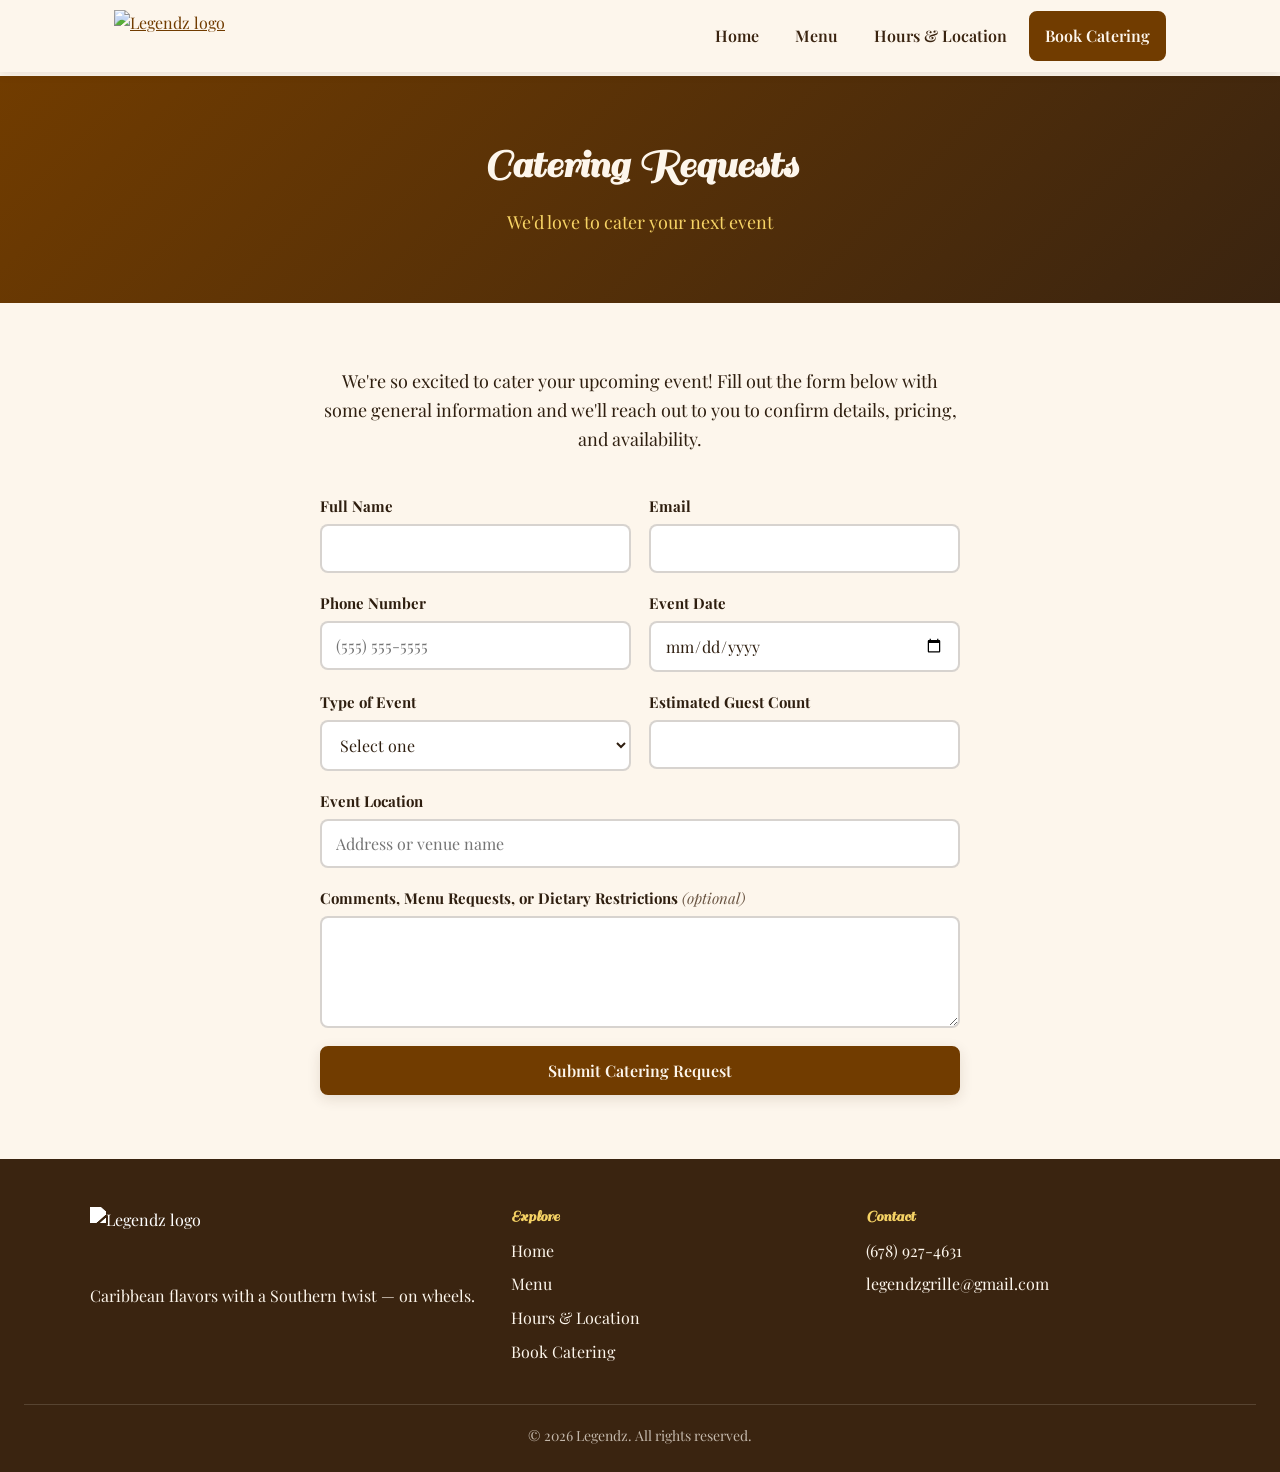
==== catering.html @ ae1ec7f6 "Add files via upload" ====
<!DOCTYPE html>
<html lang="en">
<head>
  <meta charset="UTF-8" />
  <meta name="viewport" content="width=device-width, initial-scale=1.0" />
  <title>Catering | Legendz</title>
  <meta name="description" content="Book Legendz Food Truck for your next event. Fill out the catering request form and we'll be in touch." />
  <link href="https://fonts.googleapis.com/css2?family=Playfair+Display:wght@400;600;700&family=Sail&display=swap" rel="stylesheet">
  <link rel="stylesheet" href="styles.css">
</head>
<body>

  <header class="navbar">
    <div class="nav-content">
      <a href="index.html" class="navbar-logo-link">
        <img src="assets/legendz-logo.png" alt="Legendz logo" class="navbar-logo" />
      </a>
      <nav class="nav-links" id="navLinks">
        <a href="index.html">Home</a>
        <a href="menu.html">Menu</a>
        <a href="contact.html">Hours &amp; Location</a>
        <a href="catering.html" class="cta active">Book Catering</a>
      </nav>
      <button class="hamburger" id="hamburger" aria-label="Toggle navigation">&#9776;</button>
    </div>
  </header>

  <div class="page-header">
    <h1>Catering Requests</h1>
    <p>We'd love to cater your next event</p>
  </div>

  <section>
    <div class="container">
      <p style="max-width: 640px; margin: 0 auto 40px; text-align: center; font-size: 18px;">
        We're so excited to cater your upcoming event! Fill out the form below with some general information
        and we'll reach out to you to confirm details, pricing, and availability.
      </p>

      <!--
        SETUP NEEDED: replace YOUR_FORM_ID below with your real Formspree form ID.
        1. Create a free account at https://formspree.io
        2. Create a new form and copy its ID from the endpoint (looks like https://formspree.io/f/abc123)
        3. Paste that ID in the form's data-endpoint attribute below.
      -->
      <form id="catering-form" data-endpoint="https://formspree.io/f/YOUR_FORM_ID" novalidate>

        <!-- Honeypot field to catch spam bots. Real visitors never see or fill this in. -->
        <div class="honeypot-field" aria-hidden="true">
          <label for="company">Company</label>
          <input type="text" id="company" name="_gotcha" tabindex="-1" autocomplete="off" />
        </div>

        <div class="form-row">
          <div class="field">
            <label for="name">Full Name</label>
            <input type="text" id="name" name="name" required />
            <span class="field-error">Please enter your name.</span>
          </div>
          <div class="field">
            <label for="email">Email</label>
            <input type="email" id="email" name="email" required />
            <span class="field-error">Please enter a valid email address.</span>
          </div>
        </div>

        <div class="form-row">
          <div class="field">
            <label for="phone">Phone Number</label>
            <input type="tel" id="phone" name="phone" placeholder="(555) 555-5555" required />
            <span class="field-error">Please enter a valid phone number.</span>
          </div>
          <div class="field">
            <label for="eventDate">Event Date</label>
            <input type="date" id="eventDate" name="event_date" required />
            <span class="field-error">Please choose a date.</span>
          </div>
        </div>

        <div class="form-row">
          <div class="field">
            <label for="eventType">Type of Event</label>
            <select id="eventType" name="event_type" required>
              <option value="" disabled selected>Select one</option>
              <option>Birthday Party</option>
              <option>Wedding</option>
              <option>Corporate / Office Event</option>
              <option>Graduation</option>
              <option>Family Gathering</option>
              <option>Other</option>
            </select>
            <span class="field-error">Please select an event type.</span>
          </div>
          <div class="field">
            <label for="guestCount">Estimated Guest Count</label>
            <input type="number" id="guestCount" name="guest_count" min="1" required />
            <span class="field-error">Please enter the number of guests.</span>
          </div>
        </div>

        <div class="field">
          <label for="location">Event Location</label>
          <input type="text" id="location" name="location" placeholder="Address or venue name" required />
          <span class="field-error">Please enter the event location.</span>
        </div>

        <div class="field">
          <label for="comments">Comments, Menu Requests, or Dietary Restrictions <span class="optional">(optional)</span></label>
          <textarea id="comments" name="comments" rows="4"></textarea>
        </div>

        <div id="form-status" role="status"></div>

        <button type="submit" class="btn" id="submitBtn">Submit Catering Request</button>
      </form>
    </div>
  </section>

  <footer id="site-footer"></footer>

  <script src="script.js" defer></script>
</body>
</html>
---- styles.css ----
:root {
  --bg-color: #fdf6ec;
  --surface-color: #ffffff;
  --text-color: #2e1e0f;
  --muted-text: #6b5644;

  --brown-dark: #3a2410;
  --brown: #713c00;
  --brown-light: #8b5e3c;
  --gold: #e5b302;
  --gold-light: #f6d365;
  --cream: #fdf6ec;

  --error-color: #e63946;
  --success-color: #2f7a4d;

  --shadow: 0 4px 14px rgba(58, 36, 16, 0.12);
  --radius: 12px;
}

* {
  box-sizing: border-box;
}

html {
  scroll-behavior: smooth;
}

body {
  margin: 0;
  font-family: 'Playfair Display', serif;
  background-color: var(--bg-color);
  color: var(--text-color);
  padding-top: 76px;
  line-height: 1.6;
}

h1, h2, h3, h4 {
  font-family: 'Sail', cursive;
  color: var(--brown);
  line-height: 1.2;
  margin-top: 0;
}

a {
  color: var(--brown);
}

img {
  max-width: 100%;
  display: block;
}

.container {
  width: 100%;
  max-width: 1100px;
  margin: 0 auto;
  padding: 0 24px;
}

/* ============ Navbar ============ */
.navbar {
  position: fixed;
  top: 0;
  left: 0;
  width: 100%;
  background-color: rgba(253, 246, 236, 0.95);
  backdrop-filter: blur(8px);
  box-shadow: 0 2px 10px rgba(58, 36, 16, 0.1);
  z-index: 1000;
}

.nav-content {
  max-width: 1100px;
  margin: 0 auto;
  padding: 10px 24px;
  display: flex;
  align-items: center;
  justify-content: space-between;
}

.navbar-logo-link {
  display: flex;
  align-items: center;
  gap: 10px;
}

.navbar-logo {
  height: 52px;
  width: auto;
  object-fit: contain;
}

.nav-links {
  display: flex;
  align-items: center;
  gap: 8px;
}

.nav-links a {
  color: var(--brown-dark);
  text-decoration: none;
  font-weight: 600;
  font-family: 'Playfair Display', serif;
  padding: 10px 14px;
  border-radius: 8px;
  transition: background-color 0.2s ease, color 0.2s ease;
}

.nav-links a:hover,
.nav-links a.active {
  background-color: var(--gold);
  color: var(--brown-dark);
}

.nav-links a.cta {
  background-color: var(--brown);
  color: var(--cream);
  border: 2px solid var(--brown);
}

.nav-links a.cta:hover {
  background-color: var(--brown-dark);
  border-color: var(--brown-dark);
}

.hamburger {
  display: none;
  font-size: 28px;
  color: var(--brown-dark);
  cursor: pointer;
  background: none;
  border: none;
}

@media (max-width: 820px) {
  .nav-links {
    display: none;
    position: absolute;
    top: 72px;
    right: 16px;
    left: 16px;
    background-color: var(--surface-color);
    flex-direction: column;
    align-items: stretch;
    padding: 12px;
    border-radius: var(--radius);
    box-shadow: var(--shadow);
  }

  .nav-links.show {
    display: flex;
  }

  .nav-links a {
    text-align: center;
    margin: 4px 0;
  }

  .hamburger {
    display: block;
  }
}

/* ============ Buttons ============ */
.btn {
  display: inline-block;
  background-color: var(--brown);
  color: var(--cream);
  border: 2px solid var(--brown);
  padding: 12px 28px;
  border-radius: 8px;
  font-family: 'Playfair Display', serif;
  font-weight: 600;
  font-size: 16px;
  text-decoration: none;
  cursor: pointer;
  transition: all 0.2s ease;
  box-shadow: var(--shadow);
}

.btn:hover {
  background-color: var(--brown-dark);
  border-color: var(--brown-dark);
}

.btn-outline {
  background-color: transparent;
  color: var(--brown);
}

.btn-outline:hover {
  background-color: var(--brown);
  color: var(--cream);
}

/* ============ Hero ============ */
.hero {
  background: radial-gradient(circle at 20% 20%, var(--gold-light) 0%, transparent 45%),
              linear-gradient(135deg, var(--brown) 0%, var(--brown-dark) 100%);
  color: var(--cream);
  padding: 90px 24px 110px;
  text-align: center;
  position: relative;
  overflow: hidden;
}

.hero::after {
  content: "";
  position: absolute;
  inset: 0;
  background-image: radial-gradient(rgba(253, 246, 236, 0.08) 2px, transparent 2px);
  background-size: 28px 28px;
  pointer-events: none;
}

.hero-content {
  position: relative;
  z-index: 1;
  max-width: 720px;
  margin: 0 auto;
}

.hero-logo {
  width: 220px;
  height: auto;
  margin: 0 auto 24px;
  filter: drop-shadow(0 6px 14px rgba(0,0,0,0.35));
}

.hero h1 {
  color: var(--cream);
  font-size: 48px;
  margin-bottom: 12px;
}

.hero p.tagline {
  font-size: 20px;
  color: var(--gold-light);
  margin-bottom: 32px;
  font-style: italic;
}

.hero-buttons {
  display: flex;
  gap: 16px;
  justify-content: center;
  flex-wrap: wrap;
}

.hero .btn-outline {
  color: var(--cream);
  border-color: var(--cream);
}

.hero .btn-outline:hover {
  background-color: var(--cream);
  color: var(--brown-dark);
}

/* ============ Sections ============ */
section {
  padding: 64px 24px;
}

section.alt {
  background-color: var(--surface-color);
}

.section-header {
  text-align: center;
  max-width: 640px;
  margin: 0 auto 40px;
}

.section-header h2 {
  font-size: 36px;
  margin-bottom: 8px;
}

.section-header p {
  color: var(--muted-text);
}

/* ============ Cards / Grid ============ */
.grid {
  display: grid;
  gap: 24px;
}

.grid-3 {
  grid-template-columns: repeat(3, 1fr);
}

@media (max-width: 820px) {
  .grid-3 {
    grid-template-columns: 1fr;
  }
}

.card {
  background-color: var(--surface-color);
  border: 1px solid rgba(58, 36, 16, 0.08);
  border-radius: var(--radius);
  padding: 28px;
  box-shadow: var(--shadow);
}

.card h3 {
  margin-bottom: 10px;
}

.icon-badge {
  width: 56px;
  height: 56px;
  border-radius: 50%;
  background-color: var(--gold-light);
  display: flex;
  align-items: center;
  justify-content: center;
  font-size: 26px;
  margin-bottom: 16px;
}

/* ============ Schedule List ============ */
.schedule-list {
  list-style: none;
  padding: 0;
  margin: 0;
  max-width: 560px;
  margin: 0 auto;
}

.schedule-list li {
  display: flex;
  justify-content: space-between;
  gap: 16px;
  padding: 14px 0;
  border-bottom: 1px solid rgba(58, 36, 16, 0.12);
}

.schedule-list li:last-child {
  border-bottom: none;
}

.schedule-day {
  font-weight: 700;
  color: var(--brown);
}

.schedule-note {
  text-align: center;
  color: var(--muted-text);
  margin-top: 20px;
  font-size: 15px;
}

/* ============ Menu ============ */
.menu-table {
  width: 100%;
  border-collapse: collapse;
  background-color: var(--surface-color);
  box-shadow: var(--shadow);
  border-radius: var(--radius);
  overflow: hidden;
  margin-bottom: 20px;
}

.menu-table th,
.menu-table td {
  padding: 14px 16px;
  text-align: left;
  border-bottom: 1px solid rgba(58, 36, 16, 0.08);
}

.menu-table th {
  background-color: var(--brown);
  color: var(--cream);
  font-family: 'Playfair Display', serif;
}

.menu-table td.price {
  text-align: center;
  white-space: nowrap;
}

.menu-table tr:last-child td {
  border-bottom: none;
}

.menu-note {
  background-color: var(--gold-light);
  border-radius: var(--radius);
  padding: 16px 20px;
  margin: 20px 0;
  color: var(--brown-dark);
  font-size: 15px;
}

.menu-flat-list {
  list-style: none;
  padding: 0;
  margin: 0 0 16px;
}

.menu-flat-list li {
  display: flex;
  justify-content: space-between;
  padding: 10px 0;
  border-bottom: 1px dashed rgba(58, 36, 16, 0.15);
}

/* ============ Forms ============ */
form {
  display: flex;
  flex-direction: column;
  gap: 18px;
  max-width: 640px;
  margin: 0 auto;
}

.form-row {
  display: grid;
  grid-template-columns: 1fr 1fr;
  gap: 18px;
}

@media (max-width: 600px) {
  .form-row {
    grid-template-columns: 1fr;
  }
}

.field {
  display: flex;
  flex-direction: column;
  gap: 6px;
}

.field label {
  font-weight: 700;
  font-size: 15px;
}

.field .optional {
  font-weight: 400;
  color: var(--muted-text);
  font-style: italic;
}

.field input,
.field select,
.field textarea {
  padding: 12px 14px;
  font-size: 16px;
  font-family: inherit;
  border: 2px solid rgba(58, 36, 16, 0.2);
  border-radius: 8px;
  background-color: var(--surface-color);
  color: var(--text-color);
}

.field input:focus,
.field select:focus,
.field textarea:focus {
  outline: none;
  border-color: var(--brown);
}

.field input.invalid,
.field select.invalid,
.field textarea.invalid {
  border-color: var(--error-color);
}

.field-error {
  color: var(--error-color);
  font-size: 13px;
  display: none;
}

.field-error.show {
  display: block;
}

.honeypot-field {
  position: absolute;
  left: -9999px;
  width: 1px;
  height: 1px;
  overflow: hidden;
}

#form-status {
  border-radius: 8px;
  padding: 14px 18px;
  font-weight: 600;
  display: none;
}

#form-status.show {
  display: block;
}

#form-status.success {
  background-color: #dcefe1;
  color: var(--success-color);
  border: 1px solid var(--success-color);
}

#form-status.error {
  background-color: #fbe2e4;
  color: var(--error-color);
  border: 1px solid var(--error-color);
}

/* ============ Contact / Info blocks ============ */
.contact-grid {
  display: grid;
  grid-template-columns: 1fr 1fr;
  gap: 32px;
  align-items: start;
}

@media (max-width: 820px) {
  .contact-grid {
    grid-template-columns: 1fr;
  }
}

.contact-item {
  display: flex;
  gap: 14px;
  align-items: flex-start;
  margin-bottom: 20px;
}

.contact-item .icon-badge {
  margin-bottom: 0;
  flex-shrink: 0;
}

/* ============ Footer ============ */
footer {
  background-color: var(--brown-dark);
  color: var(--cream);
  padding: 48px 24px 24px;
}

.footer-content {
  max-width: 1100px;
  margin: 0 auto;
  display: grid;
  grid-template-columns: 1.2fr 1fr 1fr;
  gap: 32px;
}

@media (max-width: 820px) {
  .footer-content {
    grid-template-columns: 1fr;
    text-align: center;
  }
}

.footer-logo {
  height: 60px;
  width: auto;
  margin-bottom: 12px;
  filter: brightness(0) invert(1);
}

.footer-content h4 {
  color: var(--gold-light);
  margin-bottom: 12px;
}

.footer-content a {
  color: var(--cream);
  text-decoration: none;
}

.footer-content a:hover {
  color: var(--gold-light);
}

.footer-content ul {
  list-style: none;
  padding: 0;
  margin: 0;
}

.footer-content ul li {
  margin-bottom: 8px;
}

.footer-bottom {
  text-align: center;
  margin-top: 32px;
  padding-top: 20px;
  border-top: 1px solid rgba(253, 246, 236, 0.15);
  font-size: 14px;
  color: rgba(253, 246, 236, 0.7);
}

/* ============ Page header (non-home pages) ============ */
.page-header {
  background: linear-gradient(135deg, var(--brown) 0%, var(--brown-dark) 100%);
  color: var(--cream);
  text-align: center;
  padding: 64px 24px 48px;
}

.page-header h1 {
  color: var(--cream);
  font-size: 42px;
  margin-bottom: 8px;
}

.page-header p {
  color: var(--gold-light);
  font-size: 18px;
}
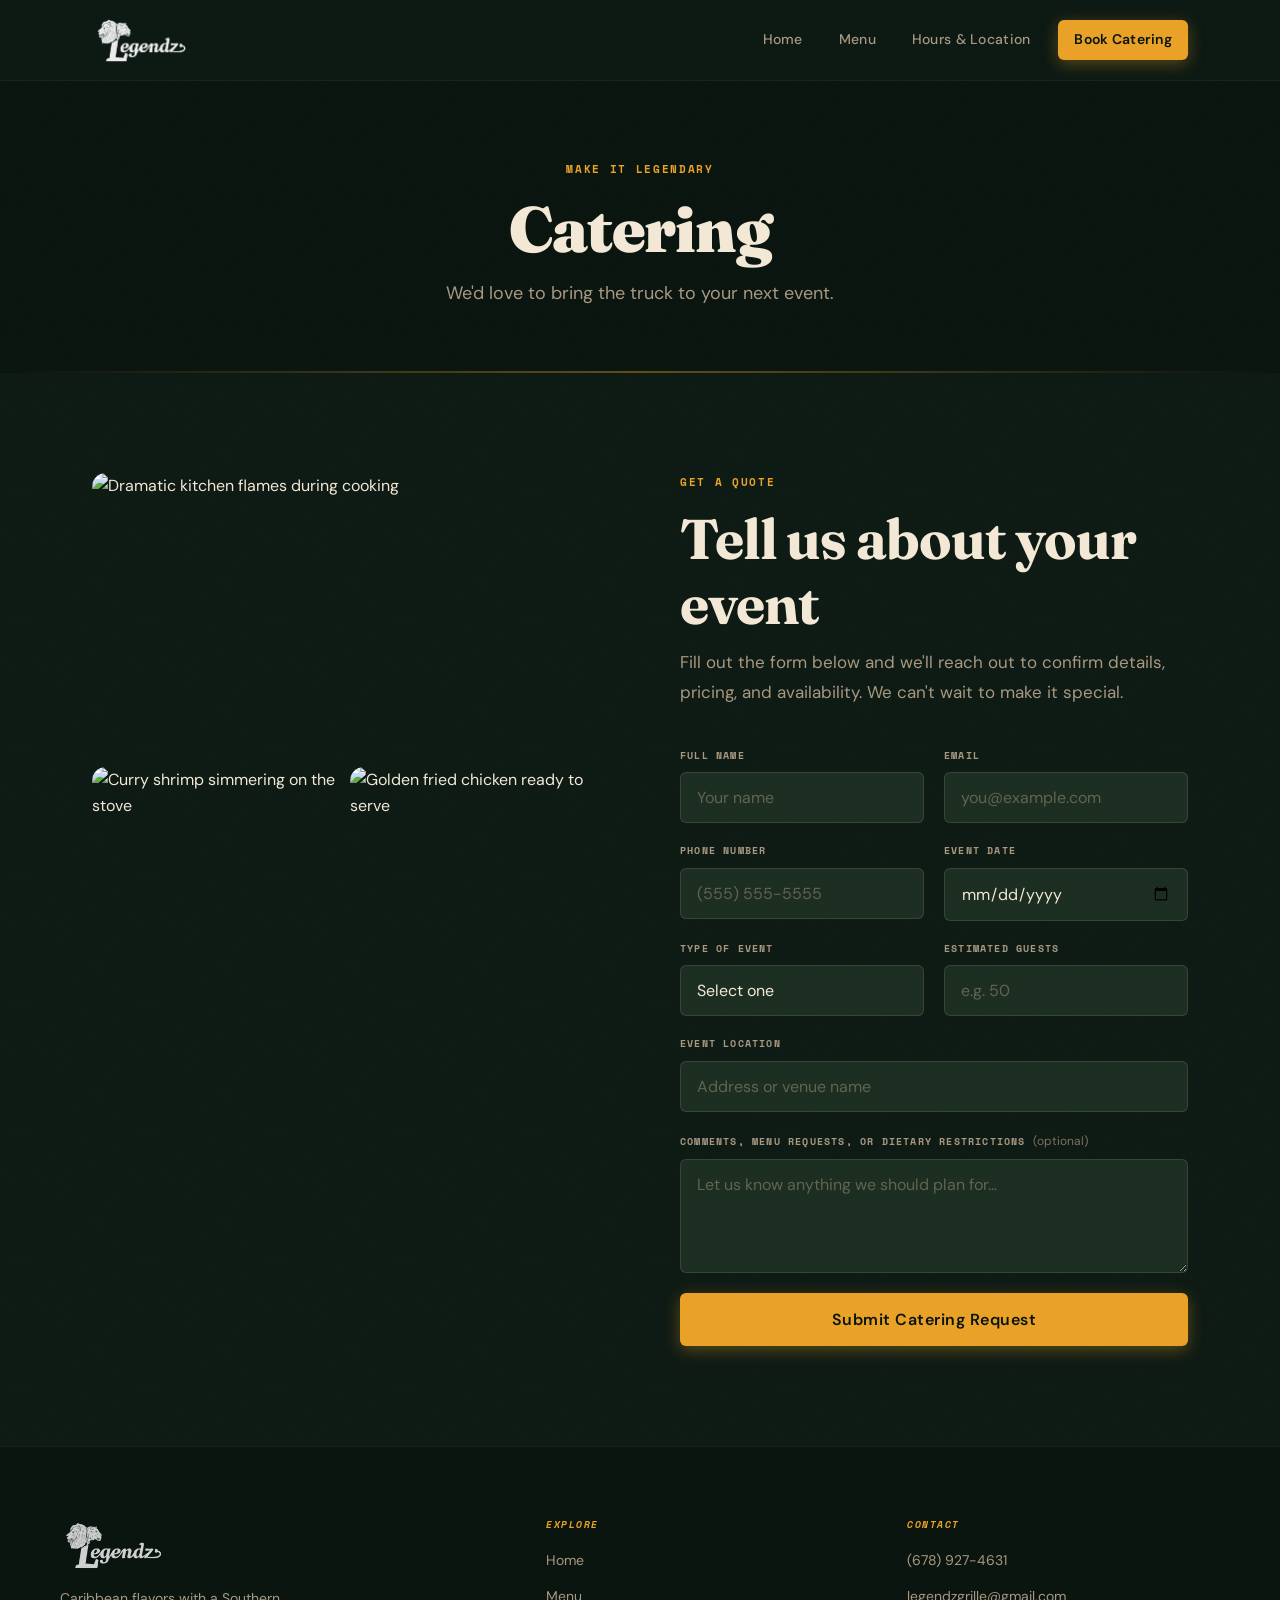
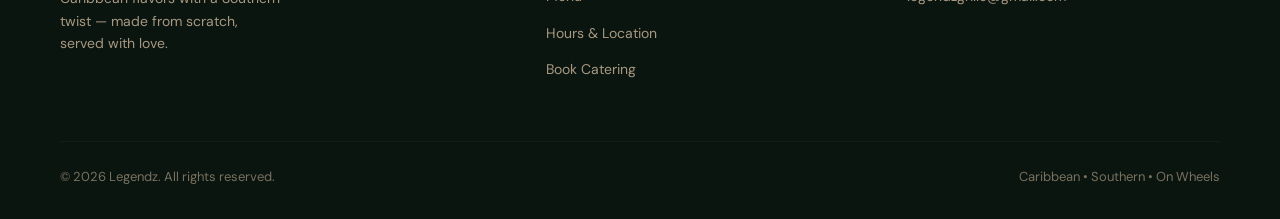
==== commit 07329d80: "Add files via upload" ====
--- a/catering.html
+++ b/catering.html
@@ -5,15 +5,45 @@
   <meta name="viewport" content="width=device-width, initial-scale=1.0" />
   <title>Catering | Legendz</title>
   <meta name="description" content="Book Legendz Food Truck for your next event. Fill out the catering request form and we'll be in touch." />
-  <link href="https://fonts.googleapis.com/css2?family=Playfair+Display:wght@400;600;700&family=Sail&display=swap" rel="stylesheet">
   <link rel="stylesheet" href="styles.css">
+  <style>
+    .catering-split {
+      display: grid;
+      grid-template-columns: 1fr 1fr;
+      gap: 80px;
+      align-items: start;
+    }
+    .catering-photo-stack {
+      position: sticky;
+      top: 100px;
+      display: grid;
+      grid-template-columns: 1fr 1fr;
+      gap: 8px;
+    }
+    .catering-photo-stack img {
+      width: 100%;
+      border-radius: var(--radius);
+      object-fit: cover;
+    }
+    .catering-photo-stack img:first-child {
+      grid-column: span 2;
+      aspect-ratio: 16/9;
+    }
+    .catering-photo-stack img:not(:first-child) {
+      aspect-ratio: 1;
+    }
+    @media (max-width: 900px) {
+      .catering-split { grid-template-columns: 1fr; gap: 40px; }
+      .catering-photo-stack { position: static; }
+    }
+  </style>
 </head>
 <body>
 
-  <header class="navbar">
+  <header class="navbar" id="navbar">
     <div class="nav-content">
       <a href="index.html" class="navbar-logo-link">
-        <img src="assets/legendz-logo.png" alt="Legendz logo" class="navbar-logo" />
+        <img src="assets/legendz-logo.png" alt="Legendz" class="navbar-logo" />
       </a>
       <nav class="nav-links" id="navLinks">
         <a href="index.html">Home</a>
@@ -26,98 +56,107 @@
   </header>
 
   <div class="page-header">
-    <h1>Catering Requests</h1>
-    <p>We'd love to cater your next event</p>
+    <span class="label">Make it legendary</span>
+    <h1>Catering</h1>
+    <p>We'd love to bring the truck to your next event.</p>
   </div>
 
-  <section>
+  <section style="background: var(--bg-ink);">
     <div class="container">
-      <p style="max-width: 640px; margin: 0 auto 40px; text-align: center; font-size: 18px;">
-        We're so excited to cater your upcoming event! Fill out the form below with some general information
-        and we'll reach out to you to confirm details, pricing, and availability.
-      </p>
+      <div class="catering-split">
 
-      <!--
-        SETUP NEEDED: replace YOUR_FORM_ID below with your real Formspree form ID.
-        1. Create a free account at https://formspree.io
-        2. Create a new form and copy its ID from the endpoint (looks like https://formspree.io/f/abc123)
-        3. Paste that ID in the form's data-endpoint attribute below.
-      -->
-      <form id="catering-form" data-endpoint="https://formspree.io/f/YOUR_FORM_ID" novalidate>
-
-        <!-- Honeypot field to catch spam bots. Real visitors never see or fill this in. -->
-        <div class="honeypot-field" aria-hidden="true">
-          <label for="company">Company</label>
-          <input type="text" id="company" name="_gotcha" tabindex="-1" autocomplete="off" />
+        <!-- Photo side -->
+        <div class="catering-photo-stack reveal">
+          <img src="assets/photos/img-0363-lg.jpg" alt="Dramatic kitchen flames during cooking" loading="lazy" />
+          <img src="assets/photos/img-0335-sm.jpg" alt="Curry shrimp simmering on the stove" loading="lazy" />
+          <img src="assets/photos/img-0340-sm.jpg" alt="Golden fried chicken ready to serve" loading="lazy" />
         </div>
 
-        <div class="form-row">
-          <div class="field">
-            <label for="name">Full Name</label>
-            <input type="text" id="name" name="name" required />
-            <span class="field-error">Please enter your name.</span>
-          </div>
-          <div class="field">
-            <label for="email">Email</label>
-            <input type="email" id="email" name="email" required />
-            <span class="field-error">Please enter a valid email address.</span>
-          </div>
+        <!-- Form side -->
+        <div class="reveal reveal-delay-1">
+          <span class="label" style="display:block;margin-bottom:16px;">Get a quote</span>
+          <h2 style="margin-bottom:12px;">Tell us about your event</h2>
+          <p style="margin-bottom:40px;">
+            Fill out the form below and we'll reach out to confirm details,
+            pricing, and availability. We can't wait to make it special.
+          </p>
+
+          <form id="catering-form" data-endpoint="https://formspree.io/f/YOUR_FORM_ID" novalidate>
+            <div class="honeypot-field" aria-hidden="true">
+              <label for="company">Company</label>
+              <input type="text" id="company" name="_gotcha" tabindex="-1" autocomplete="off" />
+            </div>
+
+            <div class="form-row">
+              <div class="field">
+                <label for="name">Full Name</label>
+                <input type="text" id="name" name="name" required placeholder="Your name" />
+                <span class="field-error">Please enter your name.</span>
+              </div>
+              <div class="field">
+                <label for="email">Email</label>
+                <input type="email" id="email" name="email" required placeholder="you@example.com" />
+                <span class="field-error">Please enter a valid email.</span>
+              </div>
+            </div>
+
+            <div class="form-row">
+              <div class="field">
+                <label for="phone">Phone Number</label>
+                <input type="tel" id="phone" name="phone" placeholder="(555) 555-5555" required />
+                <span class="field-error">Please enter a valid phone number.</span>
+              </div>
+              <div class="field">
+                <label for="eventDate">Event Date</label>
+                <input type="date" id="eventDate" name="event_date" required />
+                <span class="field-error">Please choose a date.</span>
+              </div>
+            </div>
+
+            <div class="form-row">
+              <div class="field">
+                <label for="eventType">Type of Event</label>
+                <select id="eventType" name="event_type" required>
+                  <option value="" disabled selected>Select one</option>
+                  <option>Birthday Party</option>
+                  <option>Wedding</option>
+                  <option>Corporate / Office Event</option>
+                  <option>Graduation</option>
+                  <option>Family Gathering</option>
+                  <option>Other</option>
+                </select>
+                <span class="field-error">Please select an event type.</span>
+              </div>
+              <div class="field">
+                <label for="guestCount">Estimated Guests</label>
+                <input type="number" id="guestCount" name="guest_count" min="1" placeholder="e.g. 50" required />
+                <span class="field-error">Please enter the number of guests.</span>
+              </div>
+            </div>
+
+            <div class="field">
+              <label for="location">Event Location</label>
+              <input type="text" id="location" name="location" placeholder="Address or venue name" required />
+              <span class="field-error">Please enter the event location.</span>
+            </div>
+
+            <div class="field">
+              <label for="comments">Comments, Menu Requests, or Dietary Restrictions <span class="optional">(optional)</span></label>
+              <textarea id="comments" name="comments" rows="4" placeholder="Let us know anything we should plan for…"></textarea>
+            </div>
+
+            <div id="form-status" role="status"></div>
+
+            <button type="submit" class="btn btn-primary" id="submitBtn" style="width:100%;font-size:16px;padding:16px;">
+              Submit Catering Request
+            </button>
+          </form>
         </div>
-
-        <div class="form-row">
-          <div class="field">
-            <label for="phone">Phone Number</label>
-            <input type="tel" id="phone" name="phone" placeholder="(555) 555-5555" required />
-            <span class="field-error">Please enter a valid phone number.</span>
-          </div>
-          <div class="field">
-            <label for="eventDate">Event Date</label>
-            <input type="date" id="eventDate" name="event_date" required />
-            <span class="field-error">Please choose a date.</span>
-          </div>
-        </div>
-
-        <div class="form-row">
-          <div class="field">
-            <label for="eventType">Type of Event</label>
-            <select id="eventType" name="event_type" required>
-              <option value="" disabled selected>Select one</option>
-              <option>Birthday Party</option>
-              <option>Wedding</option>
-              <option>Corporate / Office Event</option>
-              <option>Graduation</option>
-              <option>Family Gathering</option>
-              <option>Other</option>
-            </select>
-            <span class="field-error">Please select an event type.</span>
-          </div>
-          <div class="field">
-            <label for="guestCount">Estimated Guest Count</label>
-            <input type="number" id="guestCount" name="guest_count" min="1" required />
-            <span class="field-error">Please enter the number of guests.</span>
-          </div>
-        </div>
-
-        <div class="field">
-          <label for="location">Event Location</label>
-          <input type="text" id="location" name="location" placeholder="Address or venue name" required />
-          <span class="field-error">Please enter the event location.</span>
-        </div>
-
-        <div class="field">
-          <label for="comments">Comments, Menu Requests, or Dietary Restrictions <span class="optional">(optional)</span></label>
-          <textarea id="comments" name="comments" rows="4"></textarea>
-        </div>
-
-        <div id="form-status" role="status"></div>
-
-        <button type="submit" class="btn" id="submitBtn">Submit Catering Request</button>
-      </form>
+      </div>
     </div>
   </section>
 
   <footer id="site-footer"></footer>
-
   <script src="script.js" defer></script>
 </body>
 </html>
--- a/styles.css
+++ b/styles.css
@@ -1,49 +1,69 @@
+/* ============================================================
+   LEGENDZ — Design System v2
+   Vibe: Tatiana's upscale dark editorial × Kokomo cultural warmth
+   ============================================================ */
+
+/* ============ Google Fonts ============
+   Fraunces  — display/headline (quirky optical serif, personality)
+   DM Sans   — body (clean, confident)
+   Space Mono — accent labels (cultural grit, used sparingly)
+   ============================================================ */
+@import url('https://fonts.googleapis.com/css2?family=Fraunces:ital,opsz,wght@0,9..144,300;0,9..144,400;0,9..144,700;0,9..144,900;1,9..144,300;1,9..144,400;1,9..144,700&family=DM+Sans:wght@300;400;500;600&family=Space+Mono:wght@400;700&display=swap');
+
+/* ============ Design Tokens ============ */
 :root {
-  --bg-color: #fdf6ec;
-  --surface-color: #ffffff;
-  --text-color: #2e1e0f;
-  --muted-text: #6b5644;
-
-  --brown-dark: #3a2410;
-  --brown: #713c00;
-  --brown-light: #8b5e3c;
-  --gold: #e5b302;
-  --gold-light: #f6d365;
-  --cream: #fdf6ec;
-
-  --error-color: #e63946;
-  --success-color: #2f7a4d;
-
-  --shadow: 0 4px 14px rgba(58, 36, 16, 0.12);
-  --radius: 12px;
-}
-
-* {
+  /* Backgrounds */
+  --bg-ink:      #0e1a14;   /* deep forest-black — the canvas */
+  --bg-surface:  #1c2e22;   /* dark green — card/surface layer */
+  --bg-deep:     #0a1510;   /* deepest — footer, headers */
+  --bg-alt:      #111d17;   /* section rhythm alternate */
+
+  /* Accent palette */
+  --gold:        #e9a227;   /* saffron gold — primary CTA */
+  --gold-light:  #f5c96a;   /* highlight, hover */
+  --gold-dim:    #7a5310;   /* subtle gold tint on dark bg */
+  --red:         #c0392b;   /* pepper red — secondary accent */
+  --cream:       #f2e8d5;   /* warm text on dark */
+  --cream-muted: #a89880;   /* secondary/muted text */
+  --green-pop:   #2ecc71;   /* fresh herb — occasional pop */
+
+  /* Typography */
+  --font-display: 'Fraunces', Georgia, serif;
+  --font-body:    'DM Sans', system-ui, sans-serif;
+  --font-label:   'Space Mono', 'Courier New', monospace;
+
+  /* Spacing & shape */
+  --radius-sm: 6px;
+  --radius:    14px;
+  --radius-lg: 24px;
+
+  /* Shadows */
+  --shadow-card: 0 8px 32px rgba(0,0,0,0.45);
+  --shadow-btn:  0 4px 16px rgba(233, 162, 39, 0.35);
+
+  /* Transitions */
+  --ease: cubic-bezier(0.4, 0, 0.2, 1);
+}
+
+/* ============ Reset & Base ============ */
+*, *::before, *::after {
   box-sizing: border-box;
+  margin: 0;
+  padding: 0;
 }
 
 html {
   scroll-behavior: smooth;
+  font-size: 16px;
 }
 
 body {
-  margin: 0;
-  font-family: 'Playfair Display', serif;
-  background-color: var(--bg-color);
-  color: var(--text-color);
-  padding-top: 76px;
-  line-height: 1.6;
-}
-
-h1, h2, h3, h4 {
-  font-family: 'Sail', cursive;
-  color: var(--brown);
-  line-height: 1.2;
-  margin-top: 0;
-}
-
-a {
-  color: var(--brown);
+  font-family: var(--font-body);
+  background-color: var(--bg-ink);
+  color: var(--cream);
+  line-height: 1.65;
+  padding-top: 80px;
+  -webkit-font-smoothing: antialiased;
 }
 
 img {
@@ -51,11 +71,103 @@
   display: block;
 }
 
+a {
+  color: var(--gold);
+  text-decoration: none;
+  transition: color 0.2s var(--ease);
+}
+
+a:hover {
+  color: var(--gold-light);
+}
+
+/* ============ Typography Scale ============ */
+h1, h2, h3, h4, h5 {
+  font-family: var(--font-display);
+  font-weight: 700;
+  line-height: 1.15;
+  color: var(--cream);
+  letter-spacing: -0.02em;
+}
+
+h1 { font-size: clamp(48px, 7vw, 96px); font-weight: 900; }
+h2 { font-size: clamp(32px, 4.5vw, 56px); }
+h3 { font-size: clamp(22px, 3vw, 32px); }
+h4 { font-size: 20px; font-weight: 400; font-style: italic; }
+
+p {
+  font-size: 17px;
+  color: var(--cream-muted);
+  line-height: 1.75;
+}
+
+.label {
+  font-family: var(--font-label);
+  font-size: 11px;
+  letter-spacing: 0.15em;
+  text-transform: uppercase;
+  color: var(--gold);
+  font-weight: 700;
+}
+
+/* ============ Layout ============ */
 .container {
   width: 100%;
-  max-width: 1100px;
+  max-width: 1160px;
   margin: 0 auto;
-  padding: 0 24px;
+  padding: 0 32px;
+}
+
+section {
+  padding: 100px 32px;
+  position: relative;
+}
+
+section.alt {
+  background-color: var(--bg-alt);
+}
+
+/* Signature diagonal cut — the one memorable structural element */
+.section-cut {
+  clip-path: polygon(0 0, 100% 4%, 100% 100%, 0 96%);
+  padding: 120px 32px;
+  margin: -32px 0;
+  position: relative;
+  z-index: 1;
+}
+
+.section-cut-top {
+  clip-path: polygon(0 5%, 100% 0, 100% 100%, 0 100%);
+  padding: 120px 32px 100px;
+  margin-top: -40px;
+  position: relative;
+  z-index: 1;
+}
+
+.section-header {
+  margin-bottom: 56px;
+}
+
+.section-header .label {
+  display: block;
+  margin-bottom: 12px;
+}
+
+.section-header h2 {
+  margin-bottom: 16px;
+}
+
+.section-header p {
+  font-size: 18px;
+  max-width: 520px;
+}
+
+.section-header.centered {
+  text-align: center;
+}
+
+.section-header.centered p {
+  margin: 0 auto;
 }
 
 /* ============ Navbar ============ */
@@ -64,16 +176,24 @@
   top: 0;
   left: 0;
   width: 100%;
-  background-color: rgba(253, 246, 236, 0.95);
-  backdrop-filter: blur(8px);
-  box-shadow: 0 2px 10px rgba(58, 36, 16, 0.1);
   z-index: 1000;
+  background: rgba(14, 26, 20, 0.92);
+  backdrop-filter: blur(16px);
+  -webkit-backdrop-filter: blur(16px);
+  border-bottom: 1px solid rgba(242, 232, 213, 0.06);
+  transition: background 0.3s var(--ease);
+}
+
+.navbar.scrolled {
+  background: rgba(10, 21, 16, 0.98);
+  box-shadow: 0 4px 30px rgba(0,0,0,0.4);
 }
 
 .nav-content {
-  max-width: 1100px;
+  max-width: 1160px;
   margin: 0 auto;
-  padding: 10px 24px;
+  padding: 0 32px;
+  height: 80px;
   display: flex;
   align-items: center;
   justify-content: space-between;
@@ -82,207 +202,251 @@
 .navbar-logo-link {
   display: flex;
   align-items: center;
-  gap: 10px;
 }
 
 .navbar-logo {
-  height: 52px;
+  height: 48px;
   width: auto;
-  object-fit: contain;
+  filter: brightness(0) invert(1);
+  opacity: 0.92;
+  transition: opacity 0.2s;
+}
+
+.navbar-logo:hover {
+  opacity: 1;
 }
 
 .nav-links {
   display: flex;
   align-items: center;
-  gap: 8px;
+  gap: 4px;
 }
 
 .nav-links a {
-  color: var(--brown-dark);
-  text-decoration: none;
-  font-weight: 600;
-  font-family: 'Playfair Display', serif;
-  padding: 10px 14px;
-  border-radius: 8px;
-  transition: background-color 0.2s ease, color 0.2s ease;
+  font-family: var(--font-body);
+  font-size: 14px;
+  font-weight: 500;
+  color: var(--cream-muted);
+  padding: 8px 16px;
+  border-radius: var(--radius-sm);
+  transition: color 0.2s var(--ease), background 0.2s var(--ease);
+  letter-spacing: 0.02em;
 }
 
 .nav-links a:hover,
 .nav-links a.active {
-  background-color: var(--gold);
-  color: var(--brown-dark);
+  color: var(--cream);
+  background: rgba(242, 232, 213, 0.07);
 }
 
 .nav-links a.cta {
-  background-color: var(--brown);
-  color: var(--cream);
-  border: 2px solid var(--brown);
+  background: var(--gold);
+  color: var(--bg-deep);
+  font-weight: 600;
+  margin-left: 8px;
+  box-shadow: var(--shadow-btn);
+  transition: background 0.2s var(--ease), transform 0.15s var(--ease);
 }
 
 .nav-links a.cta:hover {
-  background-color: var(--brown-dark);
-  border-color: var(--brown-dark);
-}
-
+  background: var(--gold-light);
+  transform: translateY(-1px);
+}
+
+/* Hamburger */
 .hamburger {
   display: none;
-  font-size: 28px;
-  color: var(--brown-dark);
-  cursor: pointer;
   background: none;
   border: none;
-}
-
-@media (max-width: 820px) {
-  .nav-links {
-    display: none;
-    position: absolute;
-    top: 72px;
-    right: 16px;
-    left: 16px;
-    background-color: var(--surface-color);
-    flex-direction: column;
-    align-items: stretch;
-    padding: 12px;
-    border-radius: var(--radius);
-    box-shadow: var(--shadow);
-  }
-
-  .nav-links.show {
-    display: flex;
-  }
-
-  .nav-links a {
-    text-align: center;
-    margin: 4px 0;
-  }
-
-  .hamburger {
-    display: block;
-  }
+  cursor: pointer;
+  padding: 8px;
+  color: var(--cream);
+  font-size: 26px;
+  line-height: 1;
 }
 
 /* ============ Buttons ============ */
 .btn {
   display: inline-block;
-  background-color: var(--brown);
-  color: var(--cream);
-  border: 2px solid var(--brown);
-  padding: 12px 28px;
-  border-radius: 8px;
-  font-family: 'Playfair Display', serif;
+  font-family: var(--font-body);
+  font-size: 15px;
   font-weight: 600;
-  font-size: 16px;
-  text-decoration: none;
+  padding: 14px 32px;
+  border-radius: var(--radius-sm);
+  border: none;
   cursor: pointer;
-  transition: all 0.2s ease;
-  box-shadow: var(--shadow);
-}
-
-.btn:hover {
-  background-color: var(--brown-dark);
-  border-color: var(--brown-dark);
+  transition: all 0.2s var(--ease);
+  letter-spacing: 0.03em;
+  text-align: center;
+}
+
+.btn-primary {
+  background: var(--gold);
+  color: var(--bg-deep);
+  box-shadow: var(--shadow-btn);
+}
+
+.btn-primary:hover {
+  background: var(--gold-light);
+  color: var(--bg-deep);
+  transform: translateY(-2px);
+  box-shadow: 0 8px 24px rgba(233, 162, 39, 0.45);
 }
 
 .btn-outline {
-  background-color: transparent;
-  color: var(--brown);
+  background: transparent;
+  color: var(--cream);
+  border: 1.5px solid rgba(242, 232, 213, 0.35);
 }
 
 .btn-outline:hover {
-  background-color: var(--brown);
-  color: var(--cream);
+  border-color: var(--cream);
+  background: rgba(242, 232, 213, 0.06);
+  color: var(--cream);
+}
+
+.btn-ghost {
+  background: transparent;
+  color: var(--gold);
+  padding: 14px 0;
+  letter-spacing: 0.05em;
+  position: relative;
+}
+
+.btn-ghost::after {
+  content: '';
+  position: absolute;
+  bottom: 8px;
+  left: 0;
+  width: 100%;
+  height: 1px;
+  background: var(--gold);
+  transform: scaleX(0.4);
+  transform-origin: left;
+  transition: transform 0.3s var(--ease);
+}
+
+.btn-ghost:hover {
+  color: var(--gold-light);
+}
+
+.btn-ghost:hover::after {
+  transform: scaleX(1);
+  background: var(--gold-light);
 }
 
 /* ============ Hero ============ */
 .hero {
-  background: radial-gradient(circle at 20% 20%, var(--gold-light) 0%, transparent 45%),
-              linear-gradient(135deg, var(--brown) 0%, var(--brown-dark) 100%);
-  color: var(--cream);
-  padding: 90px 24px 110px;
-  text-align: center;
+  min-height: 100vh;
+  display: flex;
+  align-items: center;
+  padding: 0 32px;
+  background: var(--bg-deep);
   position: relative;
   overflow: hidden;
 }
 
-.hero::after {
-  content: "";
+/* Texture overlay — subtle grain for richness */
+.hero::before {
+  content: '';
   position: absolute;
   inset: 0;
-  background-image: radial-gradient(rgba(253, 246, 236, 0.08) 2px, transparent 2px);
-  background-size: 28px 28px;
+  background-image:
+    radial-gradient(ellipse 80% 60% at 65% 50%, rgba(28, 46, 34, 0.9) 0%, transparent 70%),
+    radial-gradient(ellipse 40% 40% at 20% 80%, rgba(233, 162, 39, 0.08) 0%, transparent 60%);
   pointer-events: none;
+  z-index: 1;
+}
+
+.hero-bg {
+  position: absolute;
+  inset: 0;
+  background-size: cover;
+  background-position: center;
+  background-color: var(--bg-deep);
+  z-index: 0;
 }
 
 .hero-content {
   position: relative;
-  z-index: 1;
-  max-width: 720px;
-  margin: 0 auto;
+  z-index: 2;
+  max-width: 680px;
 }
 
 .hero-logo {
-  width: 220px;
-  height: auto;
-  margin: 0 auto 24px;
-  filter: drop-shadow(0 6px 14px rgba(0,0,0,0.35));
+  height: 64px;
+  width: auto;
+  filter: brightness(0) invert(1);
+  opacity: 0.9;
+  margin-bottom: 40px;
 }
 
 .hero h1 {
-  color: var(--cream);
-  font-size: 48px;
-  margin-bottom: 12px;
-}
-
-.hero p.tagline {
-  font-size: 20px;
-  color: var(--gold-light);
-  margin-bottom: 32px;
+  font-weight: 900;
+  margin-bottom: 20px;
+  color: var(--cream);
+}
+
+.hero h1 em {
   font-style: italic;
+  color: var(--gold);
+  font-weight: 300;
+}
+
+.hero .tagline {
+  font-size: clamp(17px, 2vw, 20px);
+  color: var(--cream-muted);
+  margin-bottom: 48px;
+  max-width: 480px;
+  font-weight: 300;
 }
 
 .hero-buttons {
   display: flex;
   gap: 16px;
+  flex-wrap: wrap;
+}
+
+/* ============ Cards ============ */
+.card {
+  background: var(--bg-surface);
+  border: 1px solid rgba(242, 232, 213, 0.06);
+  border-radius: var(--radius);
+  padding: 32px;
+  box-shadow: var(--shadow-card);
+  transition: transform 0.3s var(--ease), border-color 0.3s var(--ease);
+}
+
+.card:hover {
+  transform: translateY(-4px);
+  border-color: rgba(233, 162, 39, 0.2);
+}
+
+.card h3 {
+  font-size: 22px;
+  margin-bottom: 10px;
+  color: var(--cream);
+}
+
+.card p {
+  font-size: 15px;
+}
+
+/* Icon badge */
+.icon-badge {
+  width: 52px;
+  height: 52px;
+  border-radius: 12px;
+  background: rgba(233, 162, 39, 0.12);
+  border: 1px solid rgba(233, 162, 39, 0.2);
+  display: flex;
+  align-items: center;
   justify-content: center;
-  flex-wrap: wrap;
-}
-
-.hero .btn-outline {
-  color: var(--cream);
-  border-color: var(--cream);
-}
-
-.hero .btn-outline:hover {
-  background-color: var(--cream);
-  color: var(--brown-dark);
-}
-
-/* ============ Sections ============ */
-section {
-  padding: 64px 24px;
-}
-
-section.alt {
-  background-color: var(--surface-color);
-}
-
-.section-header {
-  text-align: center;
-  max-width: 640px;
-  margin: 0 auto 40px;
-}
-
-.section-header h2 {
-  font-size: 36px;
-  margin-bottom: 8px;
-}
-
-.section-header p {
-  color: var(--muted-text);
-}
-
-/* ============ Cards / Grid ============ */
+  font-size: 24px;
+  margin-bottom: 20px;
+}
+
+/* Grid layouts */
 .grid {
   display: grid;
   gap: 24px;
@@ -292,51 +456,56 @@
   grid-template-columns: repeat(3, 1fr);
 }
 
-@media (max-width: 820px) {
-  .grid-3 {
-    grid-template-columns: 1fr;
-  }
-}
-
-.card {
-  background-color: var(--surface-color);
-  border: 1px solid rgba(58, 36, 16, 0.08);
+.grid-2 {
+  grid-template-columns: repeat(2, 1fr);
+}
+
+/* ============ Food photo grid ============ */
+.photo-grid {
+  display: grid;
+  grid-template-columns: repeat(3, 1fr);
+  gap: 8px;
   border-radius: var(--radius);
-  padding: 28px;
-  box-shadow: var(--shadow);
-}
-
-.card h3 {
-  margin-bottom: 10px;
-}
-
-.icon-badge {
-  width: 56px;
-  height: 56px;
-  border-radius: 50%;
-  background-color: var(--gold-light);
-  display: flex;
-  align-items: center;
-  justify-content: center;
-  font-size: 26px;
-  margin-bottom: 16px;
+  overflow: hidden;
+}
+
+.photo-grid-item {
+  aspect-ratio: 4/3;
+  overflow: hidden;
+  position: relative;
+  background: var(--bg-surface);
+}
+
+.photo-grid-item.tall {
+  grid-row: span 2;
+  aspect-ratio: unset;
+}
+
+.photo-grid-item img {
+  width: 100%;
+  height: 100%;
+  object-fit: cover;
+  transition: transform 0.5s var(--ease);
+}
+
+.photo-grid-item:hover img {
+  transform: scale(1.05);
 }
 
 /* ============ Schedule List ============ */
 .schedule-list {
   list-style: none;
-  padding: 0;
-  margin: 0;
-  max-width: 560px;
-  margin: 0 auto;
+  max-width: 540px;
 }
 
 .schedule-list li {
   display: flex;
   justify-content: space-between;
+  align-items: center;
   gap: 16px;
-  padding: 14px 0;
-  border-bottom: 1px solid rgba(58, 36, 16, 0.12);
+  padding: 16px 0;
+  border-bottom: 1px solid rgba(242, 232, 213, 0.07);
+  font-size: 16px;
 }
 
 .schedule-list li:last-child {
@@ -344,138 +513,206 @@
 }
 
 .schedule-day {
+  font-family: var(--font-display);
   font-weight: 700;
-  color: var(--brown);
-}
-
-.schedule-note {
-  text-align: center;
-  color: var(--muted-text);
-  margin-top: 20px;
-  font-size: 15px;
-}
-
-/* ============ Menu ============ */
+  color: var(--cream);
+  font-size: 18px;
+}
+
+.schedule-closed {
+  color: var(--cream-muted);
+  font-style: italic;
+  font-size: 14px;
+}
+
+/* ============ Menu Styles ============ */
+.menu-section {
+  margin-bottom: 56px;
+}
+
+.menu-section-title {
+  font-family: var(--font-display);
+  font-size: 36px;
+  font-weight: 700;
+  color: var(--cream);
+  margin-bottom: 4px;
+  display: flex;
+  align-items: center;
+  gap: 16px;
+}
+
+.menu-section-title::after {
+  content: '';
+  flex: 1;
+  height: 1px;
+  background: linear-gradient(to right, rgba(233,162,39,0.3), transparent);
+}
+
+.menu-item {
+  display: flex;
+  justify-content: space-between;
+  align-items: baseline;
+  gap: 16px;
+  padding: 16px 0;
+  border-bottom: 1px solid rgba(242, 232, 213, 0.06);
+}
+
+.menu-item:last-child {
+  border-bottom: none;
+}
+
+.menu-item-name {
+  font-size: 17px;
+  color: var(--cream);
+  font-weight: 500;
+}
+
+.menu-item-desc {
+  font-size: 14px;
+  color: var(--cream-muted);
+  margin-top: 2px;
+}
+
+.menu-item-price {
+  font-family: var(--font-label);
+  font-size: 13px;
+  color: var(--gold);
+  white-space: nowrap;
+  letter-spacing: 0.05em;
+}
+
 .menu-table {
   width: 100%;
   border-collapse: collapse;
-  background-color: var(--surface-color);
-  box-shadow: var(--shadow);
-  border-radius: var(--radius);
-  overflow: hidden;
-  margin-bottom: 20px;
-}
-
-.menu-table th,
+  margin-bottom: 16px;
+}
+
+.menu-table th {
+  font-family: var(--font-label);
+  font-size: 10px;
+  letter-spacing: 0.12em;
+  text-transform: uppercase;
+  color: var(--cream-muted);
+  padding: 0 12px 12px;
+  text-align: left;
+  border-bottom: 1px solid rgba(242, 232, 213, 0.08);
+  font-weight: 700;
+}
+
+.menu-table th:not(:first-child) {
+  text-align: center;
+}
+
 .menu-table td {
-  padding: 14px 16px;
-  text-align: left;
-  border-bottom: 1px solid rgba(58, 36, 16, 0.08);
-}
-
-.menu-table th {
-  background-color: var(--brown);
-  color: var(--cream);
-  font-family: 'Playfair Display', serif;
+  padding: 14px 12px;
+  border-bottom: 1px solid rgba(242, 232, 213, 0.05);
+  color: var(--cream);
+  font-size: 16px;
 }
 
 .menu-table td.price {
+  font-family: var(--font-label);
+  font-size: 13px;
+  color: var(--gold);
   text-align: center;
-  white-space: nowrap;
+  letter-spacing: 0.05em;
 }
 
 .menu-table tr:last-child td {
   border-bottom: none;
 }
 
+.menu-table tr:hover td {
+  background: rgba(242, 232, 213, 0.02);
+}
+
 .menu-note {
-  background-color: var(--gold-light);
-  border-radius: var(--radius);
+  background: rgba(233, 162, 39, 0.08);
+  border: 1px solid rgba(233, 162, 39, 0.18);
+  border-radius: var(--radius-sm);
   padding: 16px 20px;
-  margin: 20px 0;
-  color: var(--brown-dark);
-  font-size: 15px;
-}
-
-.menu-flat-list {
-  list-style: none;
-  padding: 0;
-  margin: 0 0 16px;
-}
-
-.menu-flat-list li {
-  display: flex;
-  justify-content: space-between;
-  padding: 10px 0;
-  border-bottom: 1px dashed rgba(58, 36, 16, 0.15);
+  margin-bottom: 40px;
+  font-size: 14px;
+  color: var(--gold-light);
 }
 
 /* ============ Forms ============ */
 form {
   display: flex;
   flex-direction: column;
-  gap: 18px;
-  max-width: 640px;
+  gap: 20px;
+  max-width: 680px;
   margin: 0 auto;
 }
 
 .form-row {
   display: grid;
   grid-template-columns: 1fr 1fr;
-  gap: 18px;
-}
-
-@media (max-width: 600px) {
-  .form-row {
-    grid-template-columns: 1fr;
-  }
+  gap: 20px;
 }
 
 .field {
   display: flex;
   flex-direction: column;
-  gap: 6px;
+  gap: 8px;
 }
 
 .field label {
+  font-family: var(--font-label);
+  font-size: 10px;
   font-weight: 700;
-  font-size: 15px;
+  letter-spacing: 0.12em;
+  text-transform: uppercase;
+  color: var(--cream-muted);
 }
 
 .field .optional {
+  font-family: var(--font-body);
+  text-transform: none;
+  letter-spacing: 0;
+  font-size: 12px;
   font-weight: 400;
-  color: var(--muted-text);
-  font-style: italic;
+  color: var(--cream-muted);
+  opacity: 0.7;
 }
 
 .field input,
 .field select,
 .field textarea {
-  padding: 12px 14px;
+  background: var(--bg-surface);
+  border: 1px solid rgba(242, 232, 213, 0.12);
+  border-radius: var(--radius-sm);
+  padding: 14px 16px;
+  font-family: var(--font-body);
   font-size: 16px;
-  font-family: inherit;
-  border: 2px solid rgba(58, 36, 16, 0.2);
-  border-radius: 8px;
-  background-color: var(--surface-color);
-  color: var(--text-color);
+  color: var(--cream);
+  transition: border-color 0.2s var(--ease);
+  -webkit-appearance: none;
+}
+
+.field input::placeholder,
+.field textarea::placeholder {
+  color: var(--cream-muted);
+  opacity: 0.5;
 }
 
 .field input:focus,
 .field select:focus,
 .field textarea:focus {
   outline: none;
-  border-color: var(--brown);
+  border-color: var(--gold);
+  box-shadow: 0 0 0 3px rgba(233, 162, 39, 0.12);
 }
 
 .field input.invalid,
 .field select.invalid,
 .field textarea.invalid {
-  border-color: var(--error-color);
+  border-color: var(--red);
 }
 
 .field-error {
-  color: var(--error-color);
-  font-size: 13px;
+  font-size: 12px;
+  color: var(--red);
   display: none;
 }
 
@@ -492,47 +729,40 @@
 }
 
 #form-status {
-  border-radius: 8px;
+  border-radius: var(--radius-sm);
   padding: 14px 18px;
-  font-weight: 600;
+  font-size: 15px;
+  font-weight: 500;
   display: none;
 }
 
-#form-status.show {
-  display: block;
-}
+#form-status.show { display: block; }
 
 #form-status.success {
-  background-color: #dcefe1;
-  color: var(--success-color);
-  border: 1px solid var(--success-color);
+  background: rgba(46, 204, 113, 0.12);
+  border: 1px solid rgba(46, 204, 113, 0.25);
+  color: var(--green-pop);
 }
 
 #form-status.error {
-  background-color: #fbe2e4;
-  color: var(--error-color);
-  border: 1px solid var(--error-color);
-}
-
-/* ============ Contact / Info blocks ============ */
+  background: rgba(192, 57, 43, 0.12);
+  border: 1px solid rgba(192, 57, 43, 0.25);
+  color: #e74c3c;
+}
+
+/* ============ Contact ============ */
 .contact-grid {
   display: grid;
   grid-template-columns: 1fr 1fr;
-  gap: 32px;
+  gap: 48px;
   align-items: start;
 }
 
-@media (max-width: 820px) {
-  .contact-grid {
-    grid-template-columns: 1fr;
-  }
-}
-
 .contact-item {
   display: flex;
-  gap: 14px;
+  gap: 18px;
   align-items: flex-start;
-  margin-bottom: 20px;
+  margin-bottom: 28px;
 }
 
 .contact-item .icon-badge {
@@ -540,83 +770,507 @@
   flex-shrink: 0;
 }
 
+.contact-item h3 {
+  font-size: 16px;
+  font-weight: 600;
+  margin-bottom: 4px;
+  font-family: var(--font-body);
+  letter-spacing: 0;
+}
+
+/* ============ Page Header (inner pages) ============ */
+.page-header {
+  background: var(--bg-deep);
+  padding: 80px 32px 64px;
+  text-align: center;
+  position: relative;
+  overflow: hidden;
+}
+
+.page-header::after {
+  content: '';
+  position: absolute;
+  bottom: 0;
+  left: 0;
+  right: 0;
+  height: 2px;
+  background: linear-gradient(to right, transparent, var(--gold), transparent);
+  opacity: 0.4;
+}
+
+.page-header .label {
+  display: block;
+  margin-bottom: 14px;
+}
+
+.page-header h1 {
+  font-size: clamp(36px, 5vw, 64px);
+  margin-bottom: 12px;
+}
+
+.page-header p {
+  font-size: 18px;
+  color: var(--cream-muted);
+}
+
 /* ============ Footer ============ */
 footer {
-  background-color: var(--brown-dark);
-  color: var(--cream);
-  padding: 48px 24px 24px;
+  background: var(--bg-deep);
+  padding: 72px 32px 32px;
+  border-top: 1px solid rgba(242, 232, 213, 0.06);
 }
 
 .footer-content {
-  max-width: 1100px;
+  max-width: 1160px;
   margin: 0 auto;
   display: grid;
-  grid-template-columns: 1.2fr 1fr 1fr;
-  gap: 32px;
-}
-
-@media (max-width: 820px) {
-  .footer-content {
-    grid-template-columns: 1fr;
+  grid-template-columns: 1.4fr 1fr 1fr;
+  gap: 48px;
+  margin-bottom: 48px;
+}
+
+.footer-logo {
+  height: 52px;
+  width: auto;
+  filter: brightness(0) invert(1);
+  opacity: 0.8;
+  margin-bottom: 16px;
+}
+
+.footer-tagline {
+  font-size: 14px;
+  color: var(--cream-muted);
+  line-height: 1.6;
+  max-width: 220px;
+}
+
+.footer-col h4 {
+  font-family: var(--font-label);
+  font-size: 10px;
+  letter-spacing: 0.15em;
+  text-transform: uppercase;
+  color: var(--gold);
+  margin-bottom: 16px;
+  font-weight: 700;
+}
+
+.footer-col ul {
+  list-style: none;
+}
+
+.footer-col ul li {
+  margin-bottom: 10px;
+}
+
+.footer-col ul li a {
+  font-size: 14px;
+  color: var(--cream-muted);
+  transition: color 0.2s;
+}
+
+.footer-col ul li a:hover {
+  color: var(--cream);
+}
+
+.footer-bottom {
+  max-width: 1160px;
+  margin: 0 auto;
+  padding-top: 24px;
+  border-top: 1px solid rgba(242, 232, 213, 0.06);
+  display: flex;
+  justify-content: space-between;
+  align-items: center;
+  font-size: 13px;
+  color: var(--cream-muted);
+  opacity: 0.7;
+}
+
+/* ============ Scroll reveal ============ */
+.reveal {
+  opacity: 0;
+  transform: translateY(24px);
+  transition: opacity 0.6s var(--ease), transform 0.6s var(--ease);
+}
+
+.reveal.visible {
+  opacity: 1;
+  transform: none;
+}
+
+.reveal-delay-1 { transition-delay: 0.1s; }
+.reveal-delay-2 { transition-delay: 0.2s; }
+.reveal-delay-3 { transition-delay: 0.3s; }
+
+/* ============ Responsive ============ */
+@media (max-width: 900px) {
+  .grid-3 { grid-template-columns: 1fr; }
+  .grid-2 { grid-template-columns: 1fr; }
+  .contact-grid { grid-template-columns: 1fr; gap: 32px; }
+  .footer-content { grid-template-columns: 1fr; gap: 32px; }
+  .footer-bottom { flex-direction: column; gap: 8px; text-align: center; }
+  .photo-grid { grid-template-columns: repeat(2, 1fr); }
+  .photo-grid-item.tall { grid-row: span 1; }
+  .form-row { grid-template-columns: 1fr; }
+  .section-cut, .section-cut-top { clip-path: none; margin: 0; }
+  section { padding: 72px 24px; }
+  .page-header { padding: 64px 24px 48px; }
+}
+
+@media (max-width: 600px) {
+  .nav-links {
+    display: none;
+    position: absolute;
+    top: 80px;
+    left: 0;
+    right: 0;
+    background: rgba(10, 21, 16, 0.98);
+    flex-direction: column;
+    align-items: stretch;
+    padding: 16px;
+    border-bottom: 1px solid rgba(242, 232, 213, 0.08);
+    gap: 4px;
+  }
+
+  .nav-links.show {
+    display: flex;
+  }
+
+  .nav-links a {
+    text-align: center;
+    padding: 12px 16px;
+  }
+
+  .nav-links a.cta {
+    margin-left: 0;
+    margin-top: 4px;
+  }
+
+  .hamburger {
+    display: block;
+  }
+
+  .hero {
+    padding: 0 24px;
+    min-height: 90vh;
+  }
+
+  .hero-buttons {
+    flex-direction: column;
+  }
+
+  .btn {
+    width: 100%;
     text-align: center;
   }
-}
-
-.footer-logo {
-  height: 60px;
-  width: auto;
-  margin-bottom: 12px;
-  filter: brightness(0) invert(1);
-}
-
-.footer-content h4 {
-  color: var(--gold-light);
-  margin-bottom: 12px;
-}
-
-.footer-content a {
-  color: var(--cream);
-  text-decoration: none;
-}
-
-.footer-content a:hover {
-  color: var(--gold-light);
-}
-
-.footer-content ul {
-  list-style: none;
-  padding: 0;
-  margin: 0;
-}
-
-.footer-content ul li {
-  margin-bottom: 8px;
-}
-
-.footer-bottom {
-  text-align: center;
-  margin-top: 32px;
-  padding-top: 20px;
-  border-top: 1px solid rgba(253, 246, 236, 0.15);
-  font-size: 14px;
-  color: rgba(253, 246, 236, 0.7);
-}
-
-/* ============ Page header (non-home pages) ============ */
-.page-header {
-  background: linear-gradient(135deg, var(--brown) 0%, var(--brown-dark) 100%);
-  color: var(--cream);
-  text-align: center;
-  padding: 64px 24px 48px;
-}
-
-.page-header h1 {
-  color: var(--cream);
-  font-size: 42px;
-  margin-bottom: 8px;
-}
-
-.page-header p {
-  color: var(--gold-light);
-  font-size: 18px;
-}
+
+  .photo-grid { grid-template-columns: 1fr; }
+  .menu-table th:nth-child(3),
+  .menu-table td:nth-child(3) { display: none; }
+}
+
+/* ============ Reduced motion ============ */
+@media (prefers-reduced-motion: reduce) {
+  .reveal {
+    opacity: 1;
+    transform: none;
+    transition: none;
+  }
+
+  .card:hover {
+    transform: none;
+  }
+
+  .btn-primary:hover,
+  .nav-links a.cta:hover {
+    transform: none;
+  }
+}
+
+/* ============ Focus / Accessibility ============ */
+a:focus-visible,
+button:focus-visible,
+input:focus-visible,
+select:focus-visible,
+textarea:focus-visible {
+  outline: 2px solid var(--gold);
+  outline-offset: 3px;
+  border-radius: var(--radius-sm);
+}
+
+
+/* ============================================================
+   PHASE 3 — Animations, Texture & Finishing Touches
+   ============================================================ */
+
+/* Page fade-in on load */
+@keyframes pageFadeIn {
+  from { opacity: 0; transform: translateY(8px); }
+  to   { opacity: 1; transform: translateY(0); }
+}
+
+body {
+  animation: pageFadeIn 0.45s ease-out both;
+}
+
+/* ---- Grain texture overlay on dark sections ---- */
+/* SVG noise rendered as data URI — adds richness without images */
+.hero::after,
+section[style*="bg-ink"]::before,
+.page-header::before {
+  content: '';
+  position: absolute;
+  inset: 0;
+  background-image: url("data:image/svg+xml,%3Csvg viewBox='0 0 256 256' xmlns='http://www.w3.org/2000/svg'%3E%3Cfilter id='noise'%3E%3CfeTurbulence type='fractalNoise' baseFrequency='0.9' numOctaves='4' stitchTiles='stitch'/%3E%3C/filter%3E%3Crect width='100%25' height='100%25' filter='url(%23noise)' opacity='0.04'/%3E%3C/svg%3E");
+  background-size: 128px 128px;
+  pointer-events: none;
+  z-index: 0;
+  opacity: 0.45;
+  mix-blend-mode: overlay;
+}
+
+.hero::after {
+  z-index: 1;
+}
+
+/* ---- Scroll-to-explore chevron ---- */
+@keyframes bounceDown {
+  0%, 100% { transform: translateY(0); opacity: 0.7; }
+  50%       { transform: translateY(8px); opacity: 1; }
+}
+
+.scroll-cue {
+  position: absolute;
+  bottom: 36px;
+  left: 50%;
+  transform: translateX(-50%);
+  z-index: 3;
+  display: flex;
+  flex-direction: column;
+  align-items: center;
+  gap: 6px;
+  cursor: pointer;
+  animation: bounceDown 2s ease-in-out infinite;
+  opacity: 0.7;
+  transition: opacity 0.3s;
+}
+
+.scroll-cue:hover { opacity: 1; }
+
+.scroll-cue span {
+  font-family: var(--font-label);
+  font-size: 9px;
+  letter-spacing: 0.2em;
+  text-transform: uppercase;
+  color: var(--cream-muted);
+}
+
+.scroll-cue svg {
+  width: 20px;
+  height: 20px;
+  color: var(--gold);
+}
+
+/* ---- Hero parallax container ---- */
+.hero {
+  overflow: hidden;
+}
+
+.hero-bg-parallax {
+  position: absolute;
+  inset: -15% 0;
+  background-size: cover;
+  background-position: center 30%;
+  will-change: transform;
+  transition: transform 0.05s linear;
+}
+
+/* ---- Enhanced card hover ---- */
+.card {
+  transition: transform 0.35s var(--ease),
+              border-color 0.35s var(--ease),
+              box-shadow 0.35s var(--ease);
+}
+
+.card:hover {
+  transform: translateY(-6px);
+  border-color: rgba(233, 162, 39, 0.25);
+  box-shadow: 0 20px 48px rgba(0,0,0,0.5), 0 0 0 1px rgba(233,162,39,0.08);
+}
+
+/* ---- Menu table row hover bar ---- */
+.menu-table tbody tr {
+  position: relative;
+  transition: background 0.2s var(--ease);
+}
+
+.menu-table tbody tr::before {
+  content: '';
+  position: absolute;
+  left: 0;
+  top: 0;
+  bottom: 0;
+  width: 2px;
+  background: var(--gold);
+  transform: scaleY(0);
+  transform-origin: bottom;
+  transition: transform 0.25s var(--ease);
+}
+
+.menu-table tbody tr:hover::before {
+  transform: scaleY(1);
+  transform-origin: top;
+}
+
+.menu-table tbody tr:hover td {
+  background: rgba(233, 162, 39, 0.04);
+}
+
+/* ---- Schedule row hover ---- */
+.schedule-list li {
+  transition: padding-left 0.2s var(--ease);
+  cursor: default;
+}
+
+.schedule-list li:hover {
+  padding-left: 8px;
+}
+
+.schedule-list li:hover .schedule-day {
+  color: var(--gold);
+}
+
+/* ---- Button ripple ---- */
+.btn {
+  position: relative;
+  overflow: hidden;
+}
+
+.btn::after {
+  content: '';
+  position: absolute;
+  inset: 0;
+  background: radial-gradient(circle, rgba(255,255,255,0.18) 0%, transparent 70%);
+  opacity: 0;
+  transform: scale(0.5);
+  transition: opacity 0.4s var(--ease), transform 0.4s var(--ease);
+  pointer-events: none;
+}
+
+.btn:active::after {
+  opacity: 1;
+  transform: scale(2);
+  transition: none;
+}
+
+/* ---- Gold nav underline indicator ---- */
+.nav-links {
+  position: relative;
+}
+
+.nav-indicator {
+  position: absolute;
+  bottom: -2px;
+  height: 2px;
+  background: var(--gold);
+  border-radius: 2px;
+  transition: left 0.3s var(--ease), width 0.3s var(--ease);
+  pointer-events: none;
+}
+
+/* ---- Photo gallery overlay on hover ---- */
+.gallery-mosaic .gm-item::after {
+  content: '';
+  position: absolute;
+  inset: 0;
+  background: linear-gradient(to top, rgba(14,26,20,0.6) 0%, transparent 50%);
+  opacity: 0;
+  transition: opacity 0.35s var(--ease);
+}
+
+.gallery-mosaic .gm-item:hover::after {
+  opacity: 1;
+}
+
+/* ---- Dish photo card overlay ---- */
+.dish-card .dish-photo {
+  transition: transform 0.5s var(--ease);
+}
+
+.dish-card:hover .dish-photo {
+  transform: scale(1.04);
+}
+
+/* ---- Story photo subtle zoom ---- */
+.story-photo-wrap img {
+  transition: transform 0.7s var(--ease);
+}
+
+.story-photo-wrap:hover img {
+  transform: scale(1.03);
+}
+
+/* ---- Icon badge pulse on card hover ---- */
+.card:hover .icon-badge {
+  background: rgba(233, 162, 39, 0.2);
+  border-color: rgba(233, 162, 39, 0.35);
+  transition: background 0.3s var(--ease), border-color 0.3s var(--ease);
+}
+
+/* ---- Gold line under section headers ---- */
+.section-header h2::after {
+  content: '';
+  display: block;
+  width: 48px;
+  height: 3px;
+  background: var(--gold);
+  border-radius: 2px;
+  margin-top: 14px;
+}
+
+.section-header.centered h2::after {
+  margin: 14px auto 0;
+}
+
+/* ---- Catering photo stack hover ---- */
+.catering-photo-stack img {
+  transition: transform 0.45s var(--ease), box-shadow 0.45s var(--ease);
+}
+
+.catering-photo-stack img:hover {
+  transform: scale(1.02) translateY(-3px);
+  box-shadow: 0 16px 40px rgba(0,0,0,0.5);
+  z-index: 2;
+  position: relative;
+}
+
+/* ---- Footer link hover underline ---- */
+.footer-col ul li a {
+  position: relative;
+  display: inline-block;
+}
+
+.footer-col ul li a::after {
+  content: '';
+  position: absolute;
+  bottom: -2px;
+  left: 0;
+  width: 0;
+  height: 1px;
+  background: var(--gold);
+  transition: width 0.25s var(--ease);
+}
+
+.footer-col ul li a:hover::after {
+  width: 100%;
+}
+
+/* ---- Reduced motion overrides ---- */
+@media (prefers-reduced-motion: reduce) {
+  body { animation: none; }
+  .scroll-cue { animation: none; }
+  .hero-bg-parallax { transition: none; }
+  .menu-table tbody tr::before { transition: none; }
+  .schedule-list li { transition: none; }
+  .btn::after { display: none; }
+  .gallery-mosaic .gm-item::after { display: none; }
+}
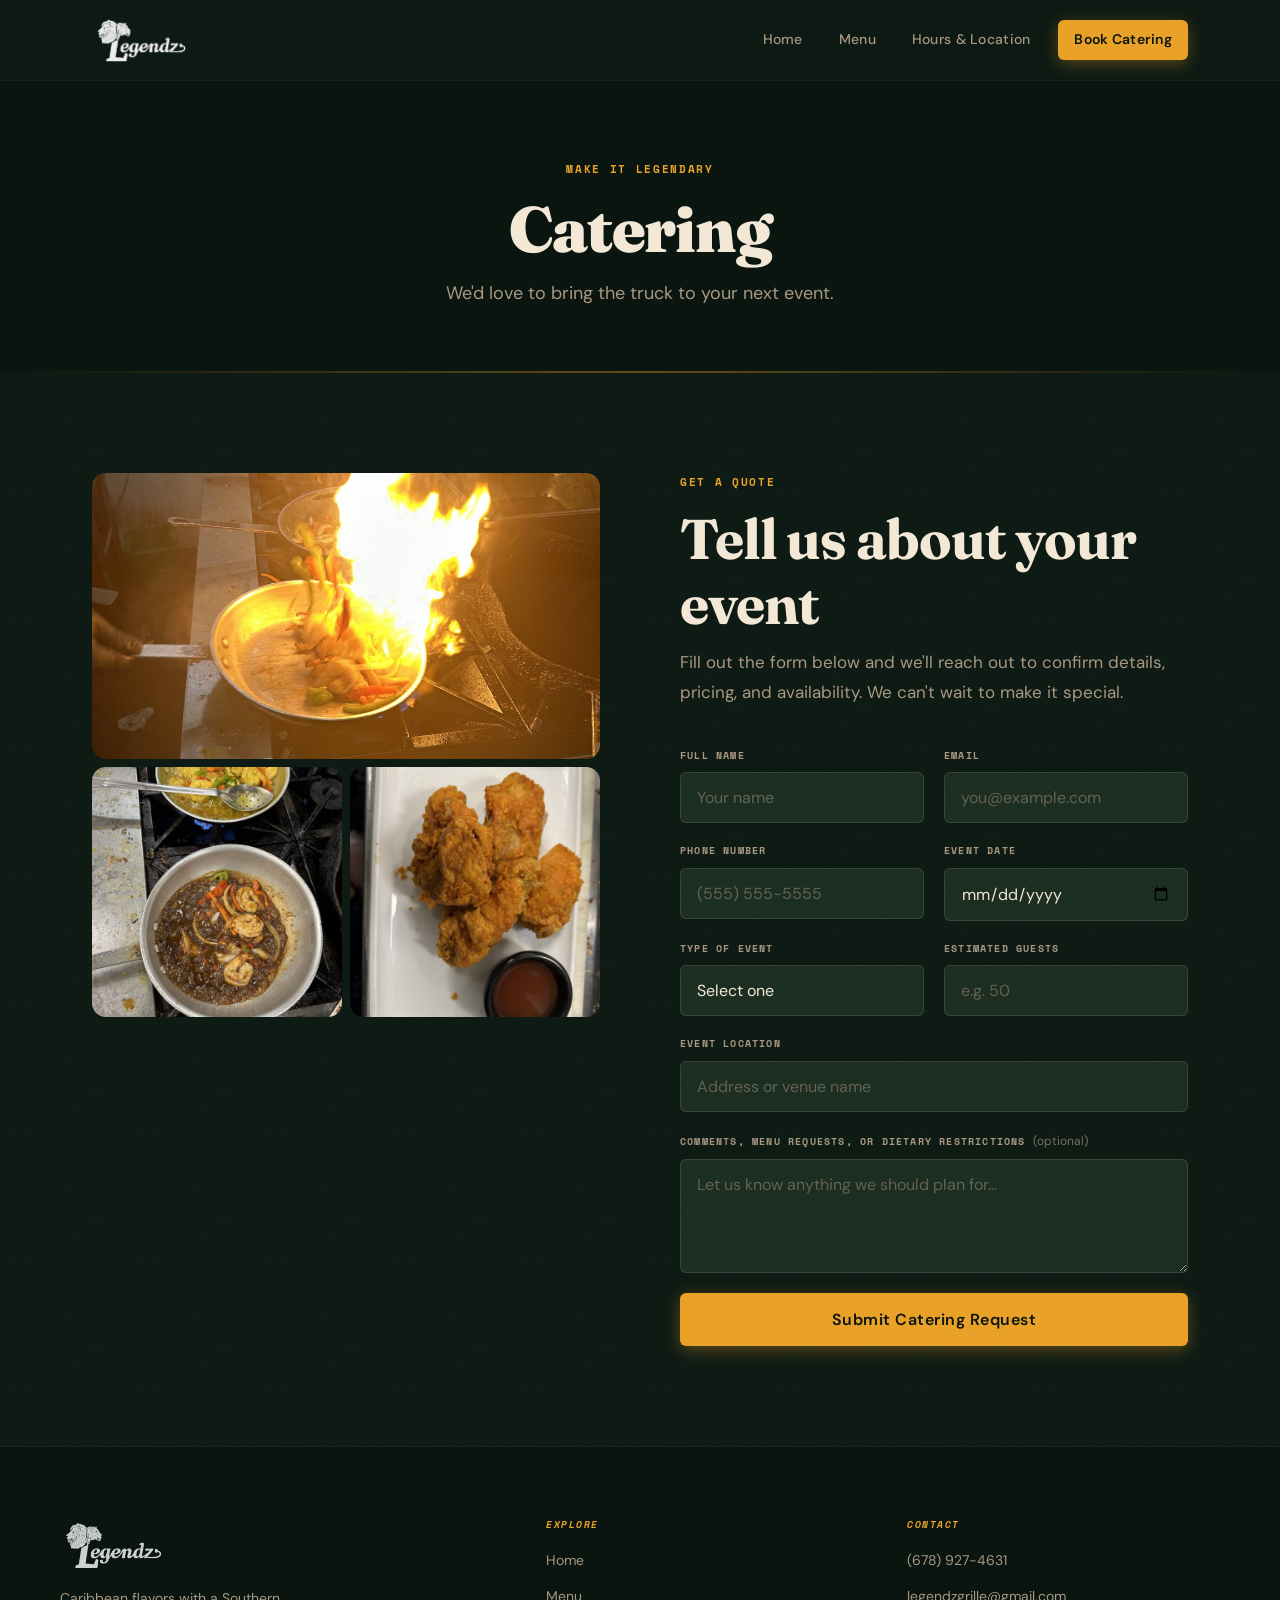
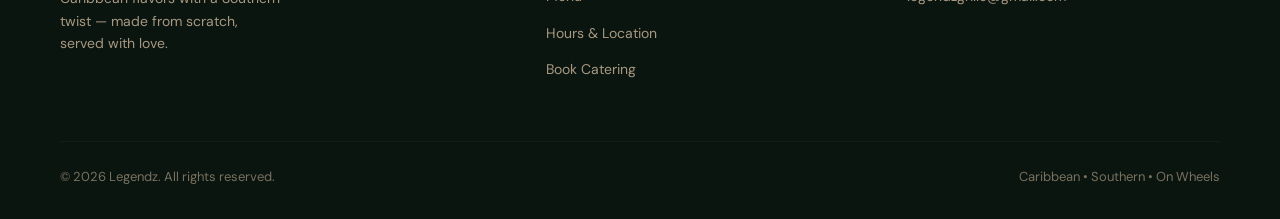
==== commit e625aa30: "Update form endpoint in catering.html" ====
--- a/catering.html
+++ b/catering.html
@@ -81,7 +81,7 @@
             pricing, and availability. We can't wait to make it special.
           </p>
 
-          <form id="catering-form" data-endpoint="https://formspree.io/f/YOUR_FORM_ID" novalidate>
+          <form id="catering-form" data-endpoint="https://formspree.io/f/xrewvwnj" novalidate>
             <div class="honeypot-field" aria-hidden="true">
               <label for="company">Company</label>
               <input type="text" id="company" name="_gotcha" tabindex="-1" autocomplete="off" />
